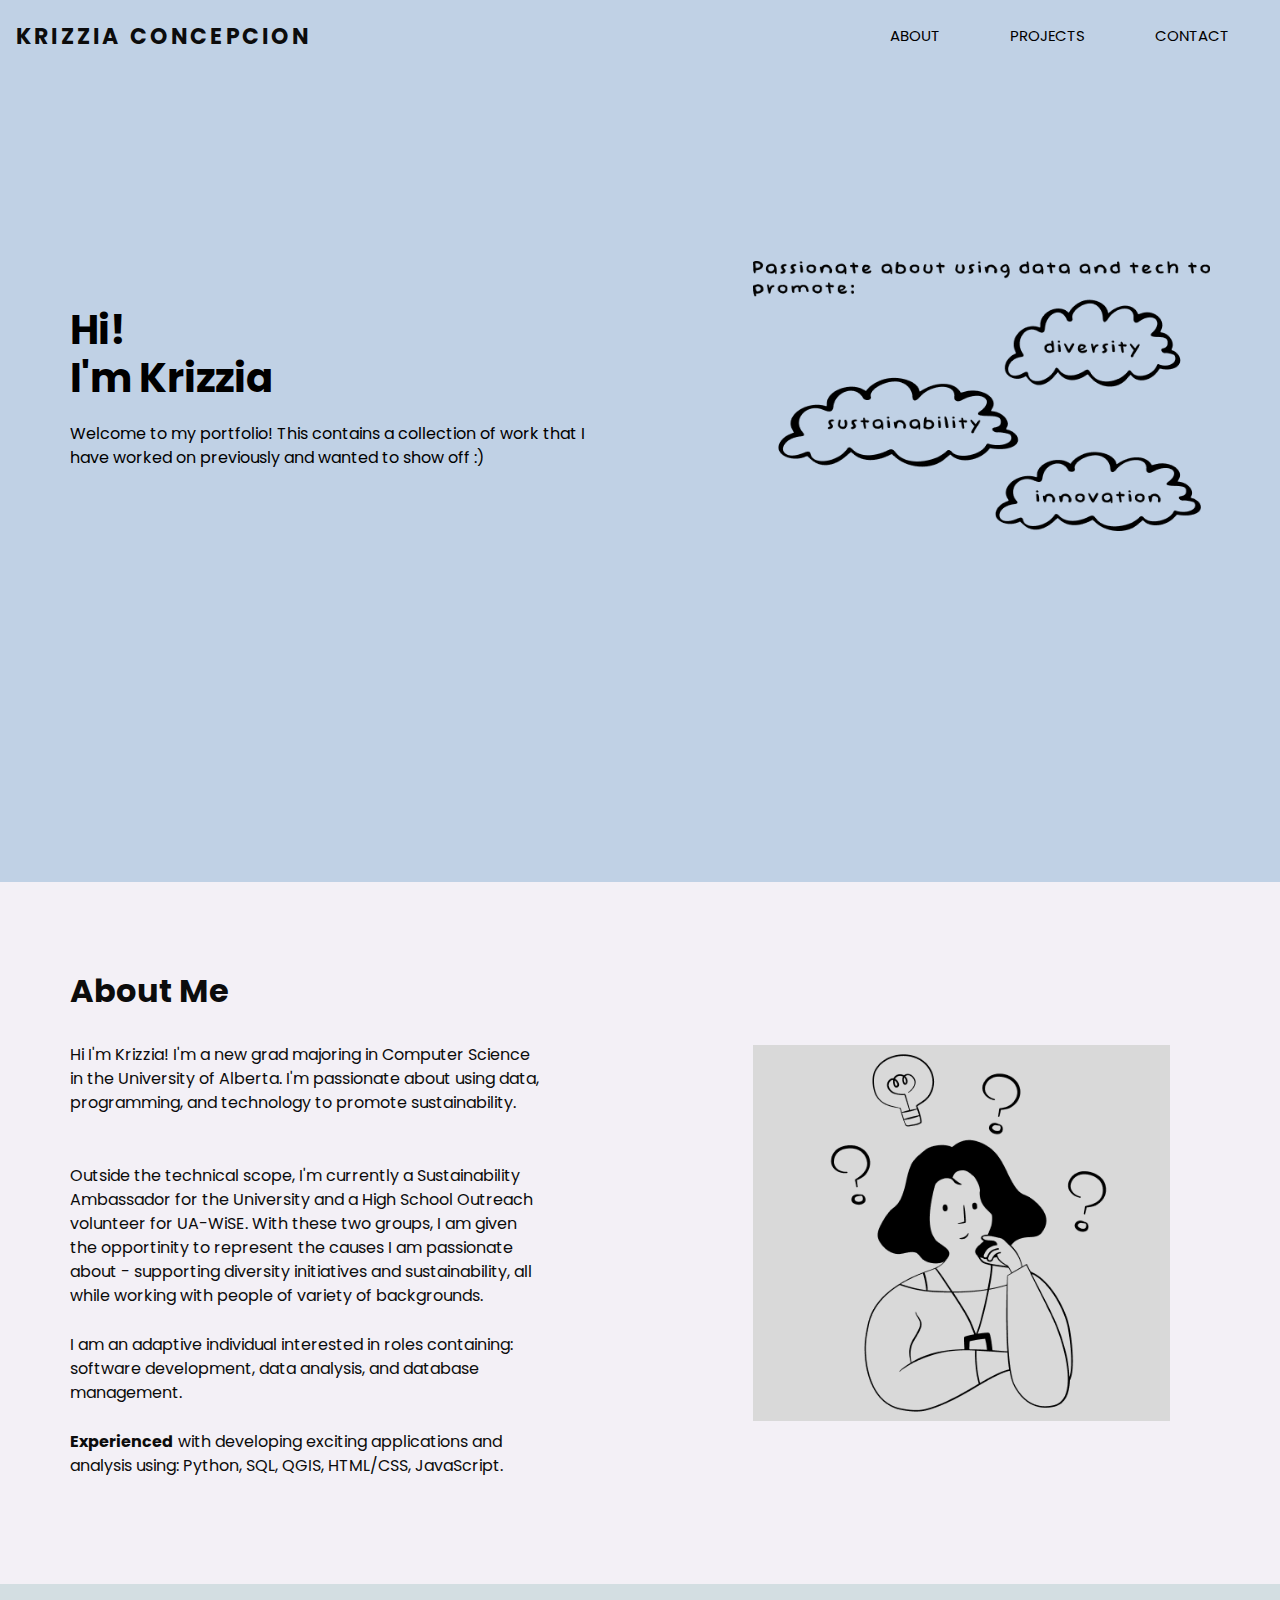
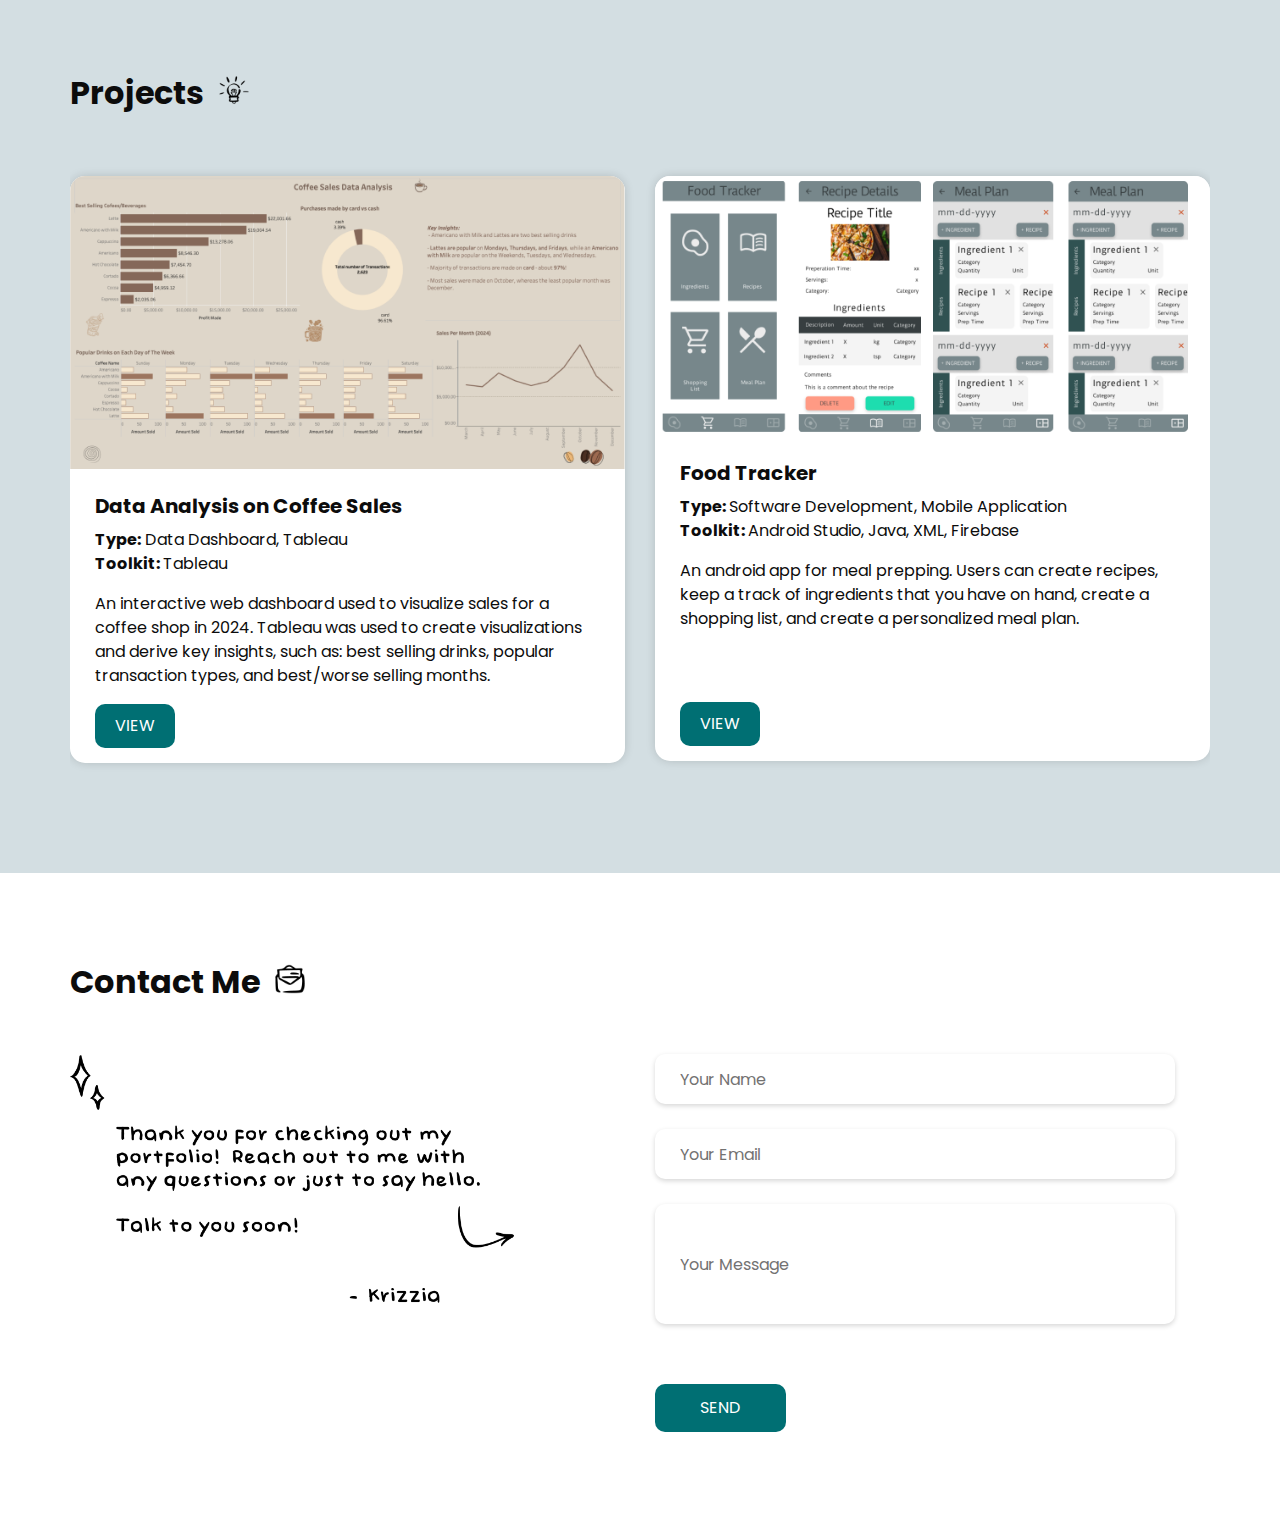
==== index.html @ 4ee519a0 "bio update" ====
<!DOCTYPE html>
<html>

<head>
  <!-- Basic -->
  <meta charset="utf-8" />
  <meta http-equiv="X-UA-Compatible" content="IE=edge" />
  <!-- Mobile Metas -->
  <meta name="viewport" content="width=device-width, initial-scale=1, shrink-to-fit=no" />
  <!-- Site Metas -->
  <meta name="keywords" content="" />
  <meta name="description" content="" />
  <meta name="author" content="" />

  <title>Krizzia's Portfolio</title>

  <!-- bootstrap core css -->
  <link rel="stylesheet" type="text/css" href="css/bootstrap.css" />

  <!-- fonts style -->
  <link href="https://fonts.googleapis.com/css?family=Poppins:400,600,700&display=swap" rel="stylesheet">
  <!-- Custom styles for this template -->
  <link href="css/style.css" rel="stylesheet" />
  <!-- responsive style -->
  <link href="css/responsive.css" rel="stylesheet" />
</head>

<body>

  <div class="hero_area">
    <!-- main section-->
    <header class="header_section">
      <div class="container">
        <nav class="navbar navbar-expand-lg custom_nav-container ">
          <a class="navbar-brand" href="index.html">
            <span>
              Krizzia Concepcion
            </span>
          </a>
          <button class="navbar-toggler" type="button" data-toggle="collapse" data-target="#navbarSupportedContent" aria-controls="navbarSupportedContent" aria-expanded="false" aria-label="Toggle navigation">
            <span class="s-1"> </span>
            <span class="s-2"> </span>
            <span class="s-3"> </span>
          </button>

          <div class="collapse navbar-collapse" id="navbarSupportedContent">
            <div class="d-flex ml-auto flex-column flex-lg-row align-items-center">
              <ul class="navbar-nav  ">
                <li class="nav-item">
                  <a class="nav-link" href="#about"> About</a>
                </li>
                <li class="nav-item">
                  <a class="nav-link" href="#projects"> Projects </a>
                </li>
                <li class="nav-item">
                  <a class="nav-link" href="#contact">Contact </a>
                </li>
              </ul>
            </div>
          </div>
        </nav>
      </div>
    </header>
    <!-- end header section -->

    <!-- slider section -->
    <section class=" slider_section ">
      <div class="container">
        <div class="row">
          <div class="col-md-6 ">
            <div class="detail_box">
              <h1>
                Hi!
                <br>
                I'm Krizzia
              </h1>
              <p>
                Welcome to my portfolio! This contains a collection of work that I have worked on previously and wanted to show off :)
              </p>
            </div>
          </div>
          <div class="col-lg-5 col-md-6 offset-lg-1">
            <div class="img_content">
            <img src="images/Vector1.png" alt="message discussing my passion in diversity, innovation, sustainability">
            </div>
          </div>
        </div>
      </div>
    </section>
    <!-- end slider section -->
  </div>


  <!-- about section -->
  <section class="about_section layout_padding"  id= "about">
    <div class="container">
      <div class="row">
        <div class="col-md-6">
          <div class="detail-box">
            <div class="heading_container">
              <h2>
                About Me
              </h2>
            </div>
            <p>
              Hi I'm Krizzia! I'm a new grad majoring in Computer Science in the University of Alberta. 
              I'm passionate about using data, programming, and technology to promote sustainability. </p>
            <p><br> Outside the technical scope, I'm currently a Sustainability Ambassador for the University
              and a High School Outreach volunteer for UA-WiSE. With these two groups, I am given the opportinity to represent the causes I am passionate about - supporting diversity initiatives and sustainability, all while working with people of variety of backgrounds.
            </p>
            <p>
              I am an adaptive individual interested in roles containing:  software development, data analysis, and database management.
              <br>
            </p>
            <P>
              <b>Experienced</b> with developing exciting applications and analysis using: Python, SQL, QGIS, HTML/CSS, JavaScript.
            </P>
          </div>
        </div>
        <div class="col-lg-5 col-md-6 offset-lg-1">
          <div class="img_content">
            <img src="images/me.png" alt="portait of me">
          </div>
        </div>

      </div>
    </div>
  </section>

  <!-- end about section -->

  <!-- blog section -->
  <section class="blog_section layout_padding" id="projects">
    <div class="container">
        <div class="heading_container">
            <h2>Projects</h2>
            <img src="images/ideas.png" alt="light bulb drawing" style="margin-bottom:15px;margin-left:5px;">
        </div>
        
        <!-- Horizontal Scroll Container -->
        <div class="horizontal-scroll-container">
            <div class="row">
                <div class="col-md-6 project-card">
                    <div class="box">
                        <div class="img-box">
                            <img src="images/project1.png" alt="screenshot of project">
                        </div>
                        <div class="detail-box">
                            <h5>Data Analysis on Coffee Sales</h5>
                            <p><b>Type:</b> Data Dashboard, Tableau <br><b>Toolkit: </b> Tableau</p>
                            <p>An interactive web dashboard used to visualize sales for a coffee shop in 2024. Tableau was used to create visualizations and derive key insights, such as: best selling drinks, popular transaction types, and best/worse selling months. </p>
                            <a href="https://public.tableau.com/views/CoffeeSales_17376931921840/Dashboard1?:language=en-US&:sid=&:redirect=auth&:display_count=n&:origin=viz_share_link" target="_blank">
                              <button class="project-button"> VIEW </button>
                            </a>
                        </div>
                    </div>
                </div>

              
                <div class="col-md-6 project-card">
                    <div class="box">
                        <div class="img-box">
                            <img src="images/foodtracker.png" alt="screenshot of mobile app project">
                        </div>
                        <div class="detail-box">
                            <h5>Food Tracker</h5>
                            <p><b>Type: </b>Software Development, Mobile Application <br> <b>Toolkit: </b>Android Studio, Java, XML, Firebase</p>
                            <p style = "padding-bottom: 55px;" >An android app for meal prepping. Users can create recipes, keep a track of ingredients that you have on hand, create a shopping list, and create a personalized meal plan.</p>
                            <a href="https://github.com/CMPUT301F22T20/Team20" target="_blank">
                              <button class="project-button"> VIEW </button>
                            </a>
                        </div>
                    </div>
                </div>

                <div class="col-md-6 project-card">
                    <div class="box">
                        <div class="img-box">
                            <img src="images/socialdist.png" alt="">
                        </div>
                        <div class="detail-box">
                            <h5>Social Distribution</h5>
                            <p><b>Type: </b>Software Development, Web application <br> <b>Toolkit:</b> JavaScript, Python, React, Django</p>
                            <p>Inspired by Facebook. Users can import posts from various sources such as GitHub, Twitter, etc., and engage in distributed sharing of content. With an inbox model, authors on one server can interact with posts from friends on different servers, fostering seamless connectivity and collaboration.</p>
                            <a href="https://github.com/CMPUT404W23T20/CMPUT404W23T20" target="_blank">
                              <button class="project-button"> VIEW </button>
                            </a>
                        </div>
                    </div>
                </div>

                <div class="col-md-6 project-card">
                  <div class="box">
                      <div class="img-box">
                          <img src="images/comingsoon.png" alt="" style = "width:60%;height:50%;padding: 45px; display: block;margin-left: auto;margin-right: auto;">
                      </div>
                      <div class="detail-box">
                          <h5>SQL + Pandas Queries</h5>
                          <p><b>Type: </b>Queries, SQL <br> <b>Toolkit: </b>SQLLite 3, Python, Pandas</p>
                          <p>A set of SQL Queries for different scenarios. For every SQL query made, there is a corresponding query made in Pandas + Python.</p>
                   
                          <a href="/" target="_blank">
                            <button class="project-button"> LINK COMING SOON </button>
                          </a>
                      </div>
                  </div>
                </div>

            </div>
        </div>
    </div>
</section>



  <!-- contact section -->

  <section class="contact_section layout_padding">
    <div class="container">
      <div class="heading_container" id = "contact">
        <h2>
          Contact Me
        </h2>
        <img src="images/email.png" style="margin-bottom:15px;margin-left:5px" alt="email symbol doodle">
      </div>
    </div>
    <div class="container">
      <div class="row">
        <!-- Move the image container to the left (col-md-6) -->
        <div class="col-md-6">
          <div class="map_container">
            <div class="map-responsive">
              <!-- Image on the left -->
              <img src="images/thanku.png" alt="thank you message" style="width: 80%; height: 80%; object-fit: contain;">
            </div>
          </div>
        </div>
  
        <!-- Move the form to the right (col-md-6) -->
        <div class="col-md-6">
          <form  action="https://formsubmit.co/d8aecac94d967966bdd1b7099eff1095" method="POST">
            <div>
              <input type="text" name = "name" placeholder="Your Name" />
            </div>
            <div>
              <input type="email" name = "email" placeholder="Your Email" />
            </div>
            <div>
              <input type="text"  name = "message" class="message-box" placeholder="Your Message" />
            </div>
            <input type="hidden" name="_next" value="https://krizziacon.github.io/thankyou.html">
            <div class="d-flex">
              <button>
                SEND
              </button>
            </div>
          </form>
        </div>
      </div>
    </div>
  </section>
  <!-- end contact section -->

  <script src="js/jquery-3.4.1.min.js"></script>
  <script src="js/bootstrap.js"></script>

</body>

</html>
---- css/style.css ----
body {
  font-family: "Poppins", sans-serif;
  color: #0c0c0c;
  background-color: #ffffff;
}

.layout_padding {
  padding-top: 90px;
  padding-bottom: 90px;
}

.layout_padding2 {
  padding-top: 45px;
  padding-bottom: 45px;
}

.layout_padding2-top {
  padding-top: 45px;
}

.layout_padding2-bottom {
  padding-bottom: 45px;
}

.layout_padding-top {
  padding-top: 90px;
}

.layout_padding-bottom {
  padding-bottom: 90px;
}

.heading_container {
  display: -webkit-box;
  display: -ms-flexbox;
  display: flex;
  -webkit-box-pack: start;
      -ms-flex-pack: start;
          justify-content: flex-start;
  -webkit-box-align: center;
      -ms-flex-align: center;
          align-items: center;
  text-align: center;

}

.heading_container h2 {
  position: relative;
  font-weight: bold;
  margin-right: 10px;
}

.heading_container img {
  width: 30px;
}

/*header section*/
.hero_area {
  height: 98vh;
  position: relative;
  display: -webkit-box;
  display: -ms-flexbox;
  display: flex;
  -webkit-box-orient: vertical;
  -webkit-box-direction: normal;
      -ms-flex-direction: column;
          flex-direction: column;
  background-color: #c0d1e5;
}

.sub_page .hero_area {
  height: auto;
}

.header_section .container {
  padding: 0;
}

.header_section .nav_container {
  margin: 0 auto;
  
}

.custom_nav-container .navbar-nav .nav-item .nav-link {
  padding: 7px 20px;
  margin: 10px 15px;
  color: #000000;
  text-align: center;
  border-radius: 35px;
  text-transform: uppercase;
  font-size: 15px;

}

.custom_nav-container .navbar-nav .custom_nav-container .navbar-nav .nav-item:hover .nav-link {
  background-color: #4b208c;
  color: #ffffff;
}

a,
a:hover,
a:focus {
  text-decoration: none;
}

a:hover,
a:focus {
  color: initial;
}

.btn,
.btn:focus {
  outline: none !important;
  -webkit-box-shadow: none;
          box-shadow: none;
}


.navbar-brand span {
  font-size: 22px;
  font-weight: 700;
  color: #0c0c0c;
  letter-spacing: .2rem;
  text-transform: uppercase;

}

.custom_nav-container {
  position: fixed; 
  top: 0; 
  left: 0; 
  right: 0; 
  width: 100%;
  z-index: 99999;
  background-color: #c0d1e5;
}

.navbar-expand-lg .navbar-collapse {
  -webkit-box-align: end;
      -ms-flex-align: end;
          align-items: flex-end;
}

.custom_nav-container .navbar-toggler {
  outline: none;
}

.custom_nav-container .navbar-toggler {
  padding: 0;
  width: 37px;
  height: 42px;
}

.custom_nav-container .navbar-toggler span {
  display: block;
  width: 35px;
  height: 4px;
  background-color: #190734;
  margin: 7px 0;
  -webkit-transition: all .3s;
  transition: all .3s;
}

.custom_nav-container .navbar-toggler[aria-expanded="true"] .s-1 {
  -webkit-transform: rotate(45deg);
          transform: rotate(45deg);
  margin: 0;
  margin-bottom: -4px;
}

.custom_nav-container .navbar-toggler[aria-expanded="true"] .s-2 {
  display: none;
}

.custom_nav-container .navbar-toggler[aria-expanded="true"] .s-3 {
  -webkit-transform: rotate(-45deg);
          transform: rotate(-45deg);
  margin: 0;
  margin-top: -4px;
}

.custom_nav-container .navbar-toggler[aria-expanded="false"] .s-1,
.custom_nav-container .navbar-toggler[aria-expanded="false"] .s-2,
.custom_nav-container .navbar-toggler[aria-expanded="false"] .s-3 {
  -webkit-transform: none;
          transform: none;
}

/*end header section*/
/* slider section */
.slider_section {
  -webkit-box-flex: 1;
      -ms-flex: 1;
          flex: 1;
  display: -webkit-box;
  display: -ms-flexbox;
  display: flex;
  -webkit-box-align: center;
      -ms-flex-align: center;
          align-items: center;
  position: relative;
  z-index: 2;
  color: #ff0000;
  padding-bottom: 90px;
}

.slider_section .row {
  -webkit-box-align: center;
      -ms-flex-align: center;
          align-items: center;
}

.slider_section .detail_box {
  color: #000000;
}

.slider_section .detail_box h1 {
  font-weight: bold;
}

.slider_section .detail_box p {
  margin-top: 20px;
}

.slider_section .detail_box a {
  display: inline-block;
  padding: 10px 40px;
  background-color: #4b208c;
  color: #ffffff;
  border-radius: 35px;
  margin-top: 35px;
}


.slider_section .img_container div#carouselExampleContarols {
  width: 100%;
  position: unset;
}

.slider_section .img_container .img-box img {
  width: 100%;
}


.about_section {
  background-color: #f3f0f6;
}

.about_section .row {
  -webkit-box-align: center;
      -ms-flex-align: center;
          align-items: center;
}

.about_section .img_container {
  display: -webkit-box;
  display: -ms-flexbox;
  display: flex;
  -webkit-box-orient: vertical;
  -webkit-box-direction: normal;
      -ms-flex-direction: column;
          flex-direction: column;
}

.about_section .img_container .img-box {
  border: 5px solid #7b57b2;
  border-radius: 100%;
  overflow: hidden;
}

.about_section .img_container .img-box.b1 {
  width: 70%;
}

.about_section .img_container .img-box.b2 {
  width: 50%;
  margin-left: auto;
  margin-top: -12%;
}

.about_section .img_container .img-box img {
  width: 100%;
}

.about_section .detail-box {
  margin-right: 15%;
}

.about_section .detail-box p {
  margin-top: 25px;
}

.about_section .detail-box a {
  display: inline-block;
  padding: 10px 35px;
  background-color: #4b208c;
  color: #ffffff;
  border-radius: 5px;
  margin: 25px 0 45px 0;
}

#projects{
  background-color: #c1d0d6b4 ;
}

/* Set the horizontal scroll container */
.horizontal-scroll-container {
  overflow-x: auto; /* Enables horizontal scrolling */
  padding-bottom: 20px; /* Add some space at the bottom */
  scroll-snap-type: x mandatory; /* Snap to each card */
}

.horizontal-scroll-container .row {
  display: flex; /* Align items horizontally */
  flex-wrap: nowrap; /* Prevent wrapping to next row */
  gap: 0; /* Remove gap, as cards will be snapped into place */
}

.project-card {
  min-width: 50%; /* Ensure each card takes up 50% of the container width (two cards at a time) */
  flex: 0 0 auto; /* Prevent the cards from stretching */
  scroll-snap-align: start; /* Align cards at the start when scrolling */
}

.blog_section .box {
  margin-top: 55px;
  background-color: #ffffff;
  -webkit-box-shadow: 0 0 10px 0 rgba(0, 0, 0, 0.15);
  box-shadow: 0 0 10px 0 rgba(0, 0, 0, 0.15);
  border-radius: 15px;
  transition: transform 0.3s ease;
}

.blog_section .box .img-box {
  position: relative;
  display:flex;
}

.blog_section .box .img-box img {
  width: 100%;
  border-radius: 15px 15px 0px 0px;
}

.blog_section .box .detail-box {
  padding: 25px 25px 15px;
}

.blog_section .box .detail-box h5 {
  font-weight: bold;
  margin-bottom: 10px;
}

.project-button .project-button a {
  display: inline-block; /* Ensure the <a> behaves like a button */
  color: inherit; /* Inherit the color from the button */
  text-decoration: none; /* Remove underline from the link */
}

.project-button:hover {
  background-color: #8ba8b4fd; /* Darker shade of the original color */
 
}

.project-button{
  margin-right: 25px;
  display: inline-block; /* Ensure buttons and links behave similarly */
  padding: 10px 20px; /* Apply the same padding for both */
  background-color: #006F73; /* Same background color */
  border: none; /* Remove border for buttons */
  border-radius: 10px; /* Same border-radius for both */
  color: #fff; /* Text color */
  text-align: center; /* Center the text inside */
  font-size: 16px; /* Same font size */
  cursor: pointer; /* Pointer cursor to indicate it's clickable */
  text-decoration: none; /* Remove underline from link */
  transition: background-color 0.3s ease; /* Smooth transition */
}

.contact_section {
  position: relative;
}

.contact_section form {
  margin-top: 45px;
  padding-right: 35px;
}

.contact_section input {
  width: 100%;
  border: none;
  height: 50px;
  margin-bottom: 25px;
  padding-left: 25px;
  background-color: transparent;
  outline: none;
  color: #101010;
  -webkit-box-shadow: 0px 2px 5px 0px rgba(0, 0, 0, 0.16);
  box-shadow: 0px 2px 5px 0px rgba(0, 0, 0, 0.16);
  border-radius: 10px;
}

.contact_section input::-webkit-input-placeholder {
  color: #737272;
}

.contact_section input:-ms-input-placeholder {
  color: #737272;
}

.contact_section input::-ms-input-placeholder {
  color: #737272;
}

.contact_section input::placeholder {
  color: #737272;
}

.contact_section input.message-box {
  height: 120px;
}

.contact_section button {
  border: none;
  display: inline-block;
  padding: 12px 45px;
  background-color:#006F73;
  color: #ffffff;
  border-radius: 10px;
  margin-top: 35px;
}

.contact_section button:hover {
  background-color: #8ba8b4fd;
}

.contact_section .map_container {
  height: 100%;
  min-height: 325px;
}

.contact_section .map_container .map-responsive {
  height: 100%;
}

/* info section */
.info_section {
  background-color: #190734;
  color: #ffffff;
}

.info_section h6 {
  font-weight: bold;
}

.info_section .info_contact {
  margin-top: 60px;
  margin-bottom: 45px;
}

.info_section .info_contact .col-md-4 {
  display: -webkit-box;
  display: -ms-flexbox;
  display: flex;
  -webkit-box-pack: center;
      -ms-flex-pack: center;
          justify-content: center;
}

.info_section .info_contact a {
  color: #ffffff;
}

.info_section .info_contact img {
  max-width: 100%;
  margin-right: 10px;
}

.info_section .info_form {
  margin: 0 auto;
  margin-bottom: 45px;
}

.info_section .info_form h4 {
  text-transform: uppercase;
  text-align: center;
  margin-bottom: 20px;
}

.info_section .info_form form {
  display: -webkit-box;
  display: -ms-flexbox;
  display: flex;
  -webkit-box-align: center;
      -ms-flex-align: center;
          align-items: center;
}

.info_section .info_form form input {
  background-color: #ffffff;
  border: none;
  -webkit-box-flex: 2.5;
      -ms-flex: 2.5;
          flex: 2.5;
  outline: none;
  color: #000000;
  min-height: 42.4px;
  padding-left: 15px;
}

.info_section .info_form form input ::-webkit-input-placeholder {
  color: #ffffff;
  opacity: 0.2;
}

.info_section .info_form form input :-ms-input-placeholder {
  color: #ffffff;
  opacity: 0.2;
}

.info_section .info_form form input ::-ms-input-placeholder {
  color: #ffffff;
  opacity: 0.2;
}

.info_section .info_form form input ::placeholder {
  color: #ffffff;
  opacity: 0.2;
}

.info_section .info_form form button {
  -webkit-box-flex: 1;
      -ms-flex: 1;
          flex: 1;
  border: none;
  display: inline-block;
  padding: 10px 30px;
  background-color: #4b208c;
  color: #ffffff;
  border-radius: 0;
  font-size: 15px;
  text-transform: uppercase;
}

.info_section .info_form form button:hover {
  background-color: #5625a1;
}

.info_section .box {
  display: -webkit-box;
  display: -ms-flexbox;
  display: flex;
}

.info_section .info_social {
  display: -webkit-box;
  display: -ms-flexbox;
  display: flex;
}

.info_section .info_social img {
  width: 35px;
  margin-right: 8px;
}

/* end info section */
/* footer section*/
.footer_section {
  display: -webkit-box;
  display: -ms-flexbox;
  display: flex;
  -webkit-box-pack: center;
      -ms-flex-pack: center;
          justify-content: center;
  position: relative;
}

.footer_section p {
  color: #222222;
  margin: 0 auto;
  text-align: center;
  padding: 20px;
}

.footer_section p a {
  color: #222222;
}


img {
  max-width: 100%;
  max-height: 100vh;
  height: auto;
}


/*# sourceMappingURL=style.css.map */
---- css/responsive.css ----
@media (max-width: 1120px) {}

@media (max-width: 992px) {

  .hero_area {
    height: auto;
  }

  .header_section {
    padding-top: 10px;
  }

  #navbarSupportedContent {
    margin-top: 25px;
  }

  .slider_section {

    padding-top: 75px;
    padding-bottom: 150px;

  }

  .about_section .img-box {
    margin: 0 5%;
  }

  .about_section .detail-box {
    margin-right: 5%;
  }

  .service_section .service_container .box {
    -ms-flex-preferred-size: 48%;
    flex-basis: 48%;
  }

  .about_section .img_container .img-box.b2 {
    margin-top: -5%;
  }

}

@media (max-width: 768px) {


  .slider_section .detail_box {
    text-align: center;
  }

  .slider_section .img_content {
    margin-top: 55px;
  }

  .contact_section .map_container {
    margin-top: 45px;
  }

  .info_section .info_contact a {
    margin-bottom: 15px;
  }

  .info_section .info_social {
    justify-content: center;
  }

  .service_section .service_container .box {
    flex-basis: 98%;
  }

  .contact_section form {
    padding-right: 0;
  }

  .info_section .info_contact a {
    text-align: center;
  }
}

@media (max-width: 576px) {
  .about_section .img_container .img-box.b1 {
    width: 80%;
  }

  .about_section .img_container .img-box.b2 {
    width: 55%;
  }

  .info_section .info_form form {
    flex-direction: column;
  }

  .info_section .info_form form input {
    width: 100%;
  }

  .info_section .info_form form button {
    margin-top: 15px;
    padding: 10px 40px;
  }
}

@media (max-width: 480px) {}

@media (max-width: 420px) {

  .slider_section .carousel-control-prev,
  .slider_section .carousel-control-next {
    right: 0;
  }
}

@media (max-width: 360px) {}

@media (min-width: 1200px) {
  .container {
    max-width: 1170px;
  }
}
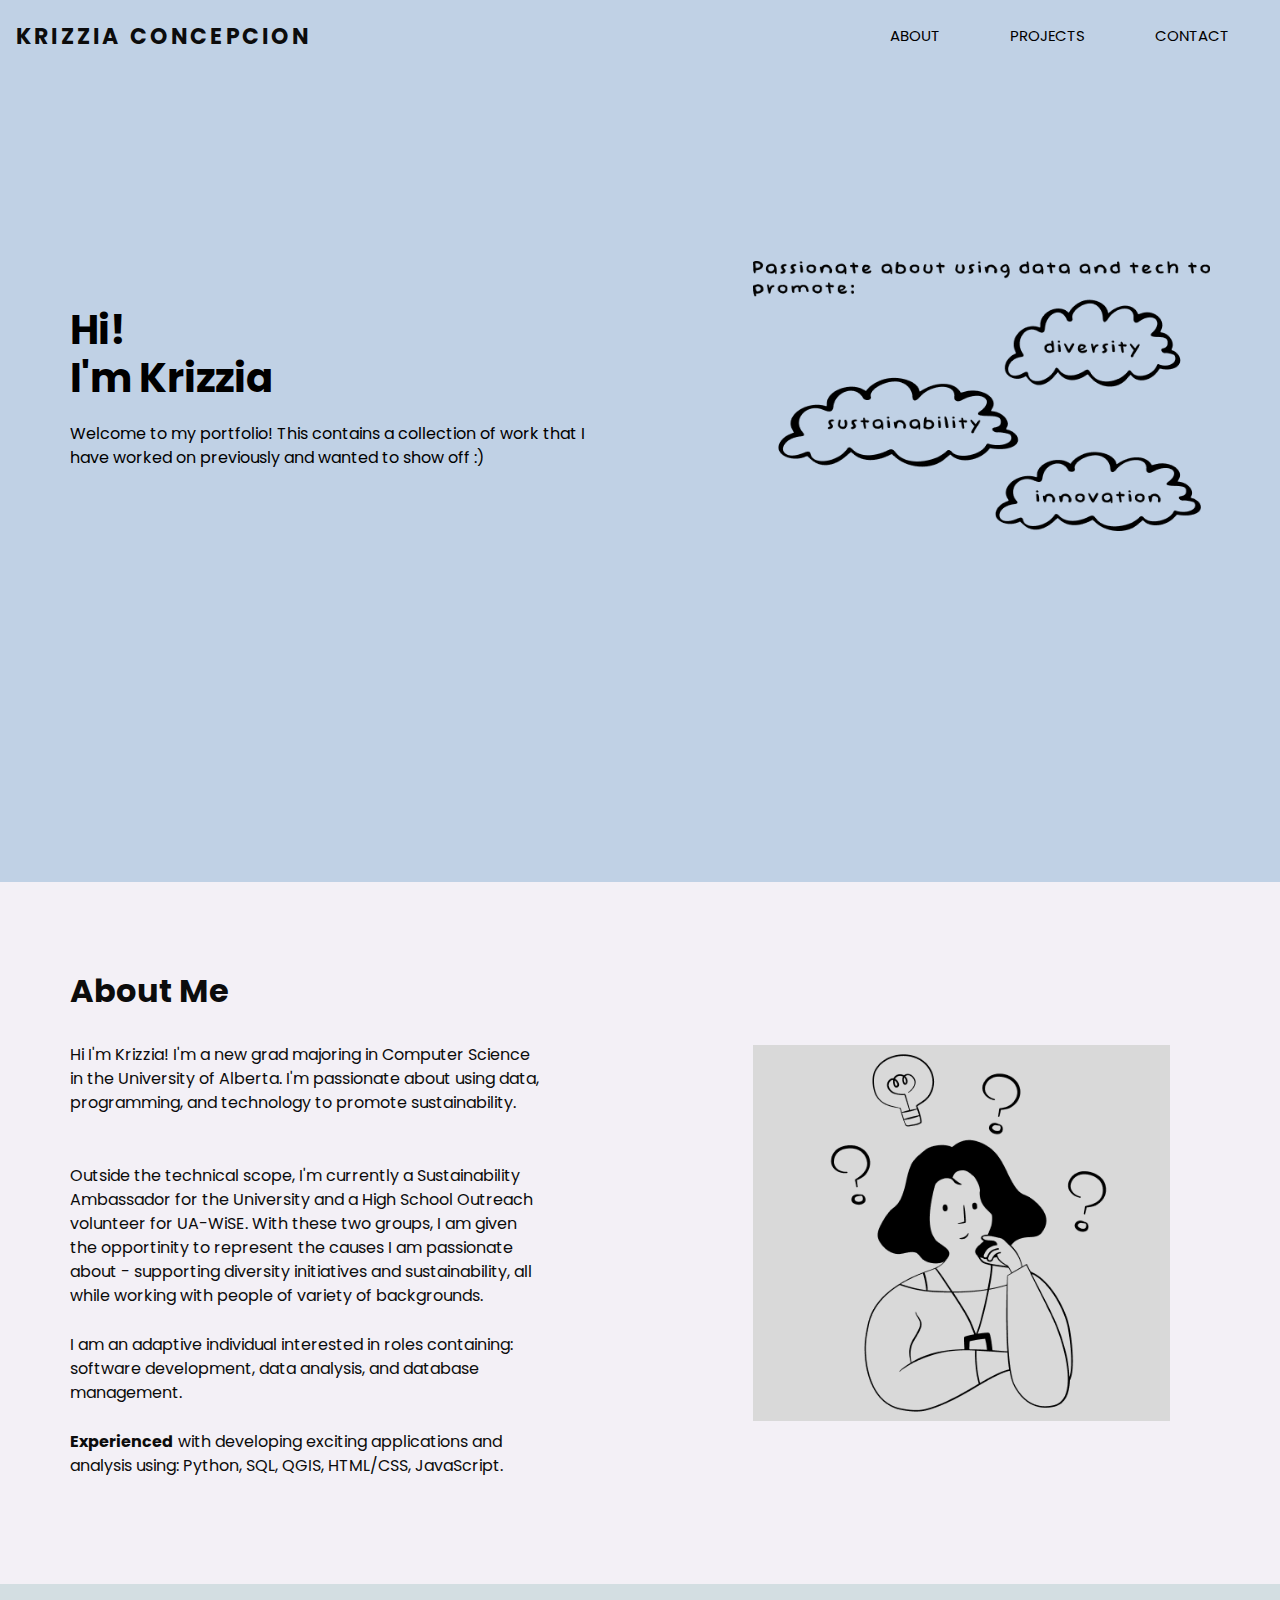
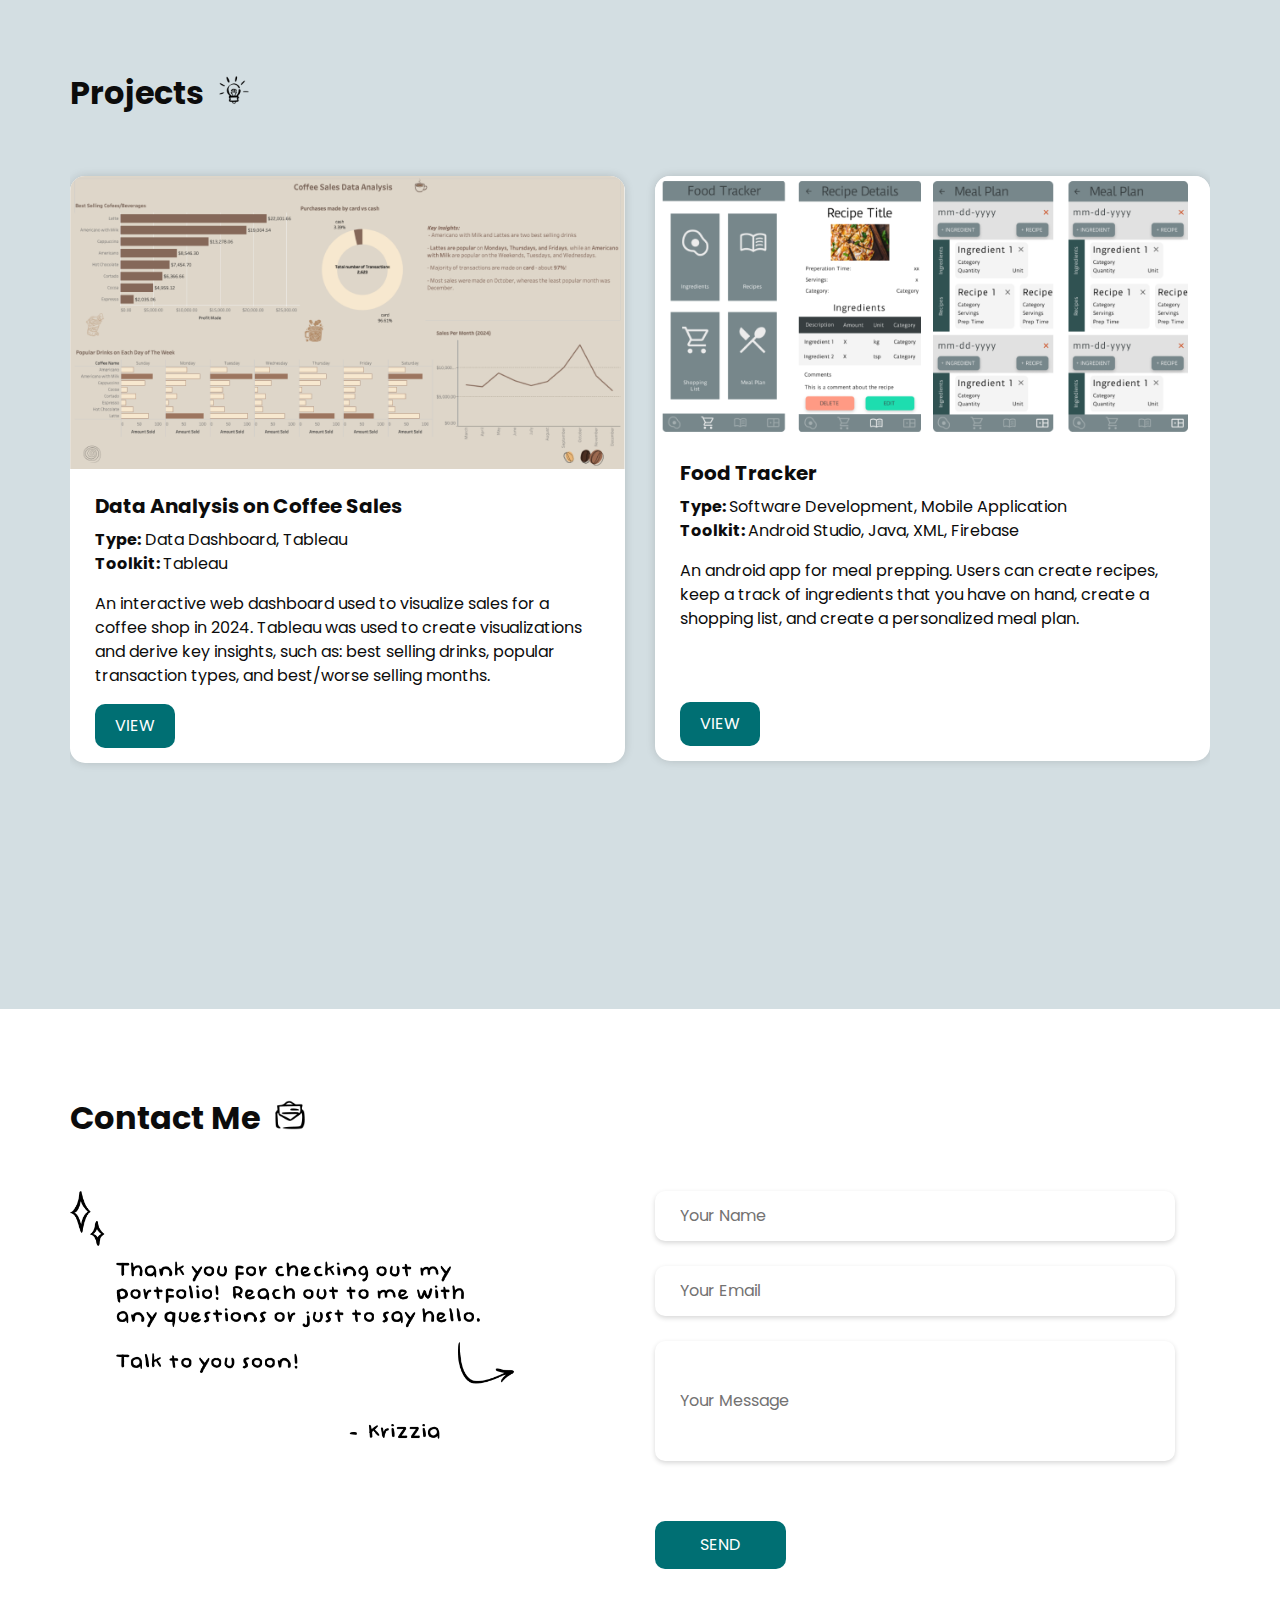
==== commit 16e9a73b: "changes to project section + coming soon img" ====
--- a/index.html
+++ b/index.html
@@ -192,7 +192,7 @@
                 <div class="col-md-6 project-card">
                   <div class="box">
                       <div class="img-box">
-                          <img src="images/comingsoon.png" alt="" style = "width:60%;height:50%;padding: 45px; display: block;margin-left: auto;margin-right: auto;">
+                          <img src="images/comingsoon.png" alt="" >
                       </div>
                       <div class="detail-box">
                           <h5>SQL + Pandas Queries</h5>
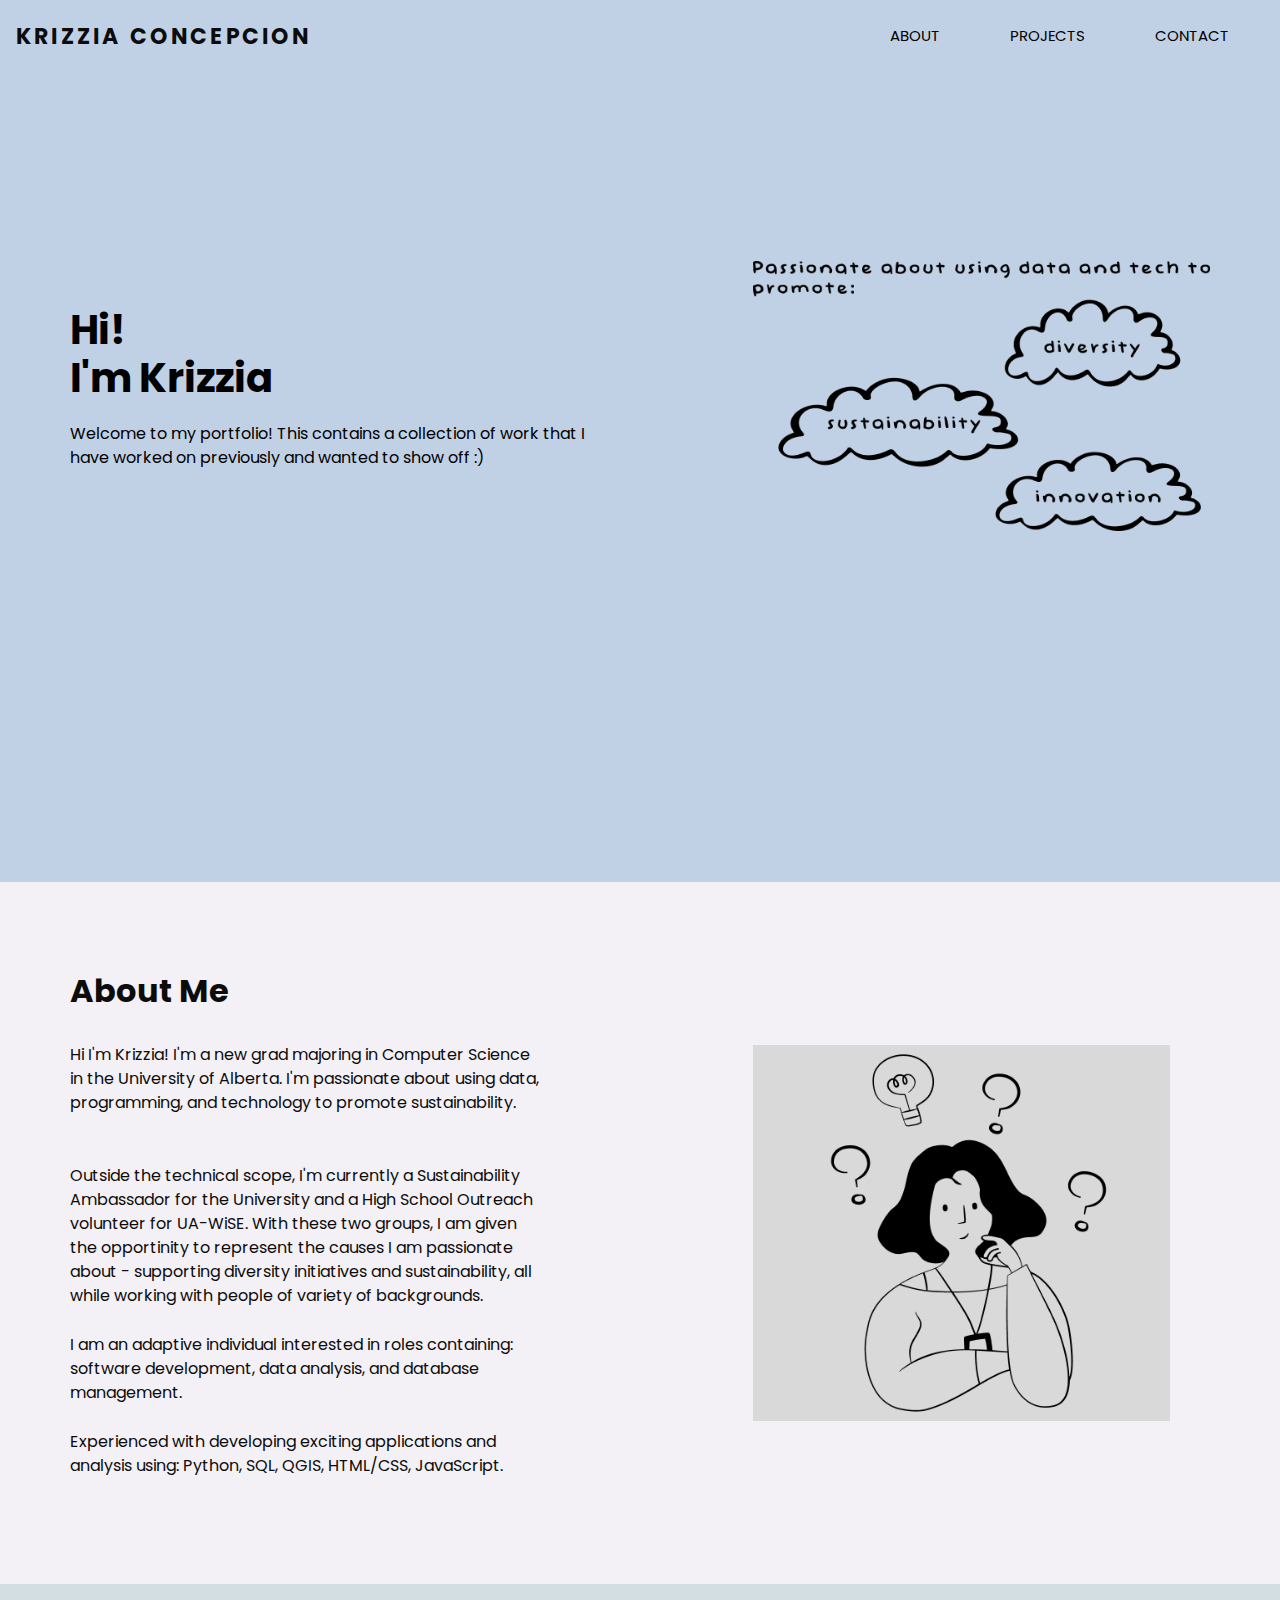
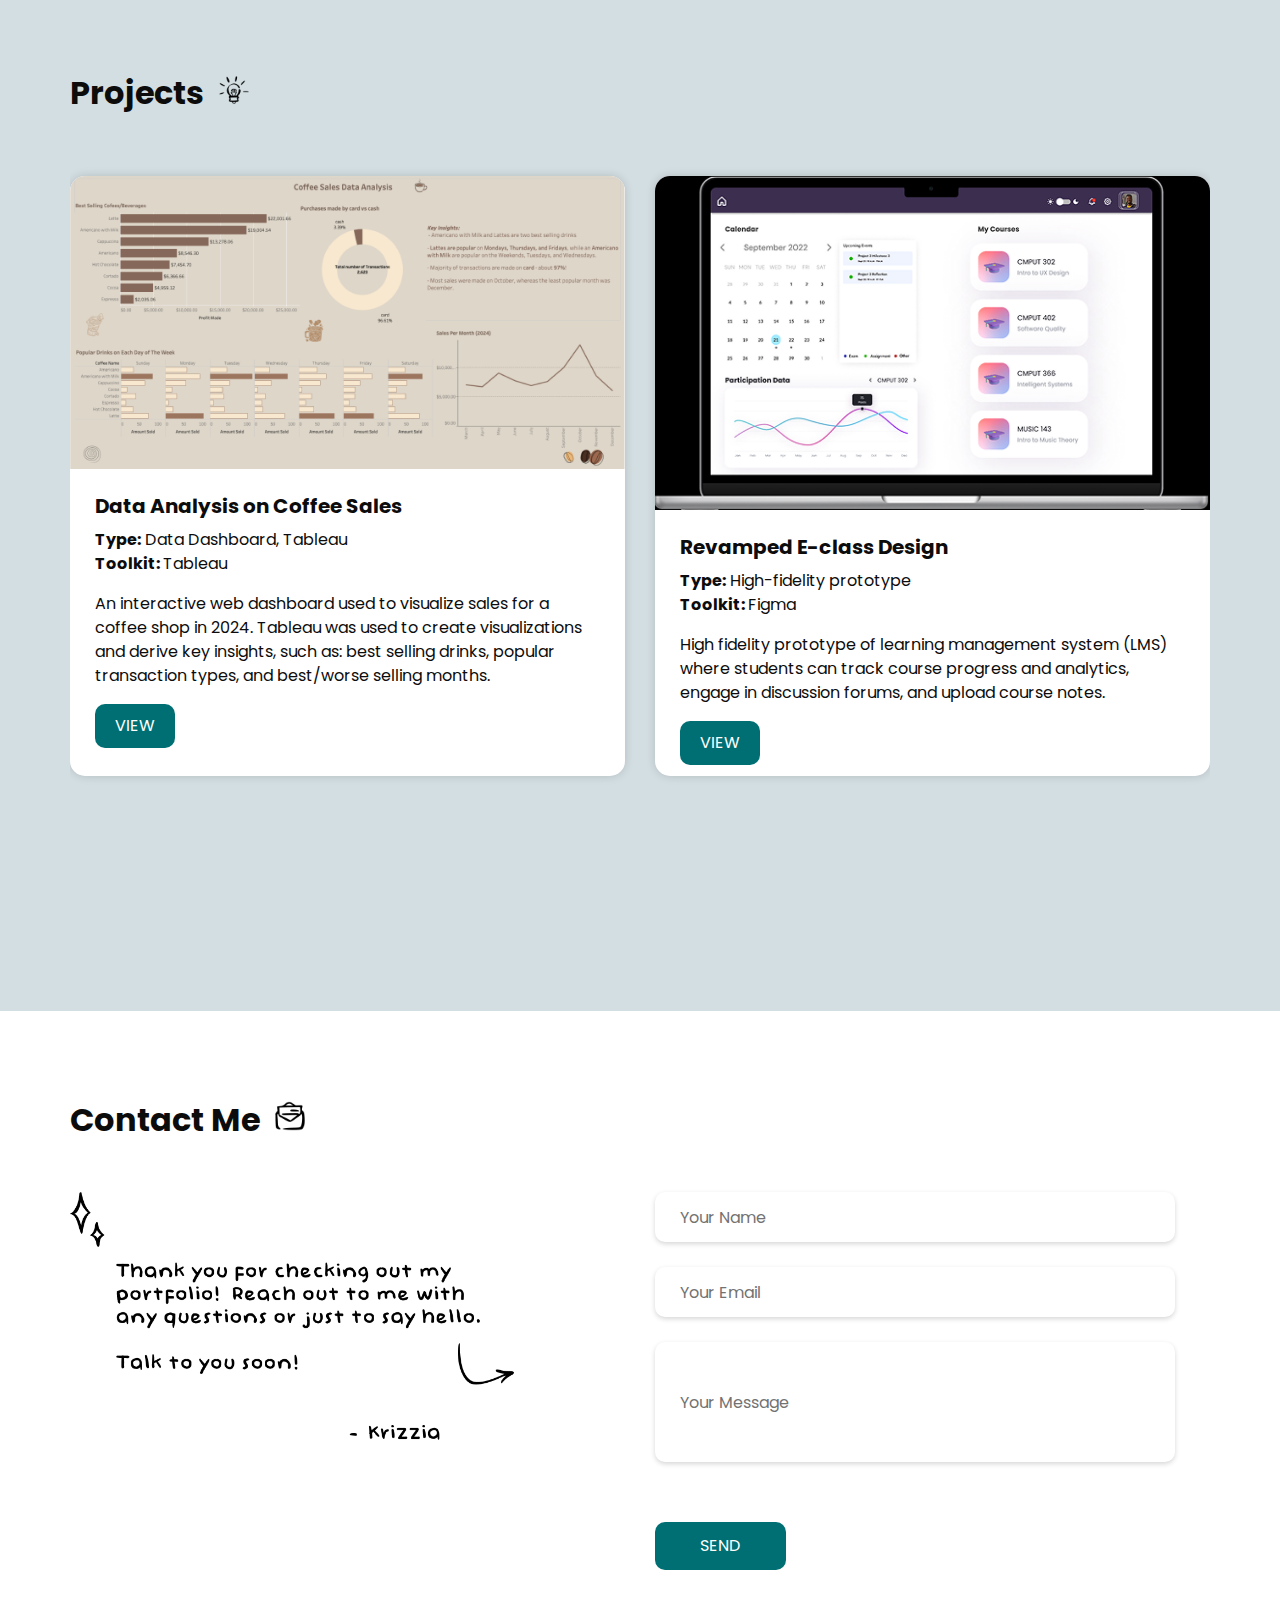
==== commit 462a1c61: "updated figma project" ====
--- a/index.html
+++ b/index.html
@@ -113,7 +113,7 @@
               <br>
             </p>
             <P>
-              <b>Experienced</b> with developing exciting applications and analysis using: Python, SQL, QGIS, HTML/CSS, JavaScript.
+              Experienced with developing exciting applications and analysis using: Python, SQL, QGIS, HTML/CSS, JavaScript.
             </P>
           </div>
         </div>
@@ -143,7 +143,7 @@
                 <div class="col-md-6 project-card">
                     <div class="box">
                         <div class="img-box">
-                            <img src="images/project1.png" alt="screenshot of project">
+                            <img src="images/project1.png" alt="tableau project on coffee analysis">
                         </div>
                         <div class="detail-box">
                             <h5>Data Analysis on Coffee Sales</h5>
@@ -156,11 +156,27 @@
                     </div>
                 </div>
 
+                <div class="col-md-6 project-card">
+                  <div class="box">
+                      <div class="img-box">
+                          <img src="images/prototype.png" alt="figma prototype">
+                      </div>
+                      <div class="detail-box">
+                          <h5>Revamped E-class Design</h5>
+                          <p><b>Type:</b> High-fidelity prototype<br><b>Toolkit: </b> Figma</p>
+                          <p>High fidelity prototype of learning management system (LMS) where students can track course progress and analytics, engage in discussion forums, and upload course notes.</p>
+                          <a href="https://public.tableau.com/views/CoffeeSales_17376931921840/Dashboard1?:language=en-US&:sid=&:redirect=auth&:display_count=n&:origin=viz_share_link" target="_blank">
+                            <button class="project-button"> VIEW </button>
+                          </a>
+                      </div>
+                  </div>
+                </div>
+
               
                 <div class="col-md-6 project-card">
                     <div class="box">
                         <div class="img-box">
-                            <img src="images/foodtracker.png" alt="screenshot of mobile app project">
+                            <img src="images/foodtracker.png" alt="mobile app project on meal prepping">
                         </div>
                         <div class="detail-box">
                             <h5>Food Tracker</h5>
@@ -171,12 +187,12 @@
                             </a>
                         </div>
                     </div>
-                </div>
+                </div>    
 
                 <div class="col-md-6 project-card">
                     <div class="box">
                         <div class="img-box">
-                            <img src="images/socialdist.png" alt="">
+                            <img src="images/socialdist.png" alt="decentralized social media application">
                         </div>
                         <div class="detail-box">
                             <h5>Social Distribution</h5>
@@ -187,25 +203,7 @@
                             </a>
                         </div>
                     </div>
-                </div>
-
-                <div class="col-md-6 project-card">
-                  <div class="box">
-                      <div class="img-box">
-                          <img src="images/comingsoon.png" alt="" >
-                      </div>
-                      <div class="detail-box">
-                          <h5>SQL + Pandas Queries</h5>
-                          <p><b>Type: </b>Queries, SQL <br> <b>Toolkit: </b>SQLLite 3, Python, Pandas</p>
-                          <p>A set of SQL Queries for different scenarios. For every SQL query made, there is a corresponding query made in Pandas + Python.</p>
-                   
-                          <a href="/" target="_blank">
-                            <button class="project-button"> LINK COMING SOON </button>
-                          </a>
-                      </div>
-                  </div>
-                </div>
-
+                </div>    
             </div>
         </div>
     </div>
--- a/css/style.css
+++ b/css/style.css
@@ -308,6 +308,8 @@
   overflow-x: auto; /* Enables horizontal scrolling */
   padding-bottom: 20px; /* Add some space at the bottom */
   scroll-snap-type: x mandatory; /* Snap to each card */
+  height: 800px;
+  
 }
 
 .horizontal-scroll-container .row {
@@ -329,6 +331,7 @@
   box-shadow: 0 0 10px 0 rgba(0, 0, 0, 0.15);
   border-radius: 15px;
   transition: transform 0.3s ease;
+  height:600px;
 }
 
 .blog_section .box .img-box {
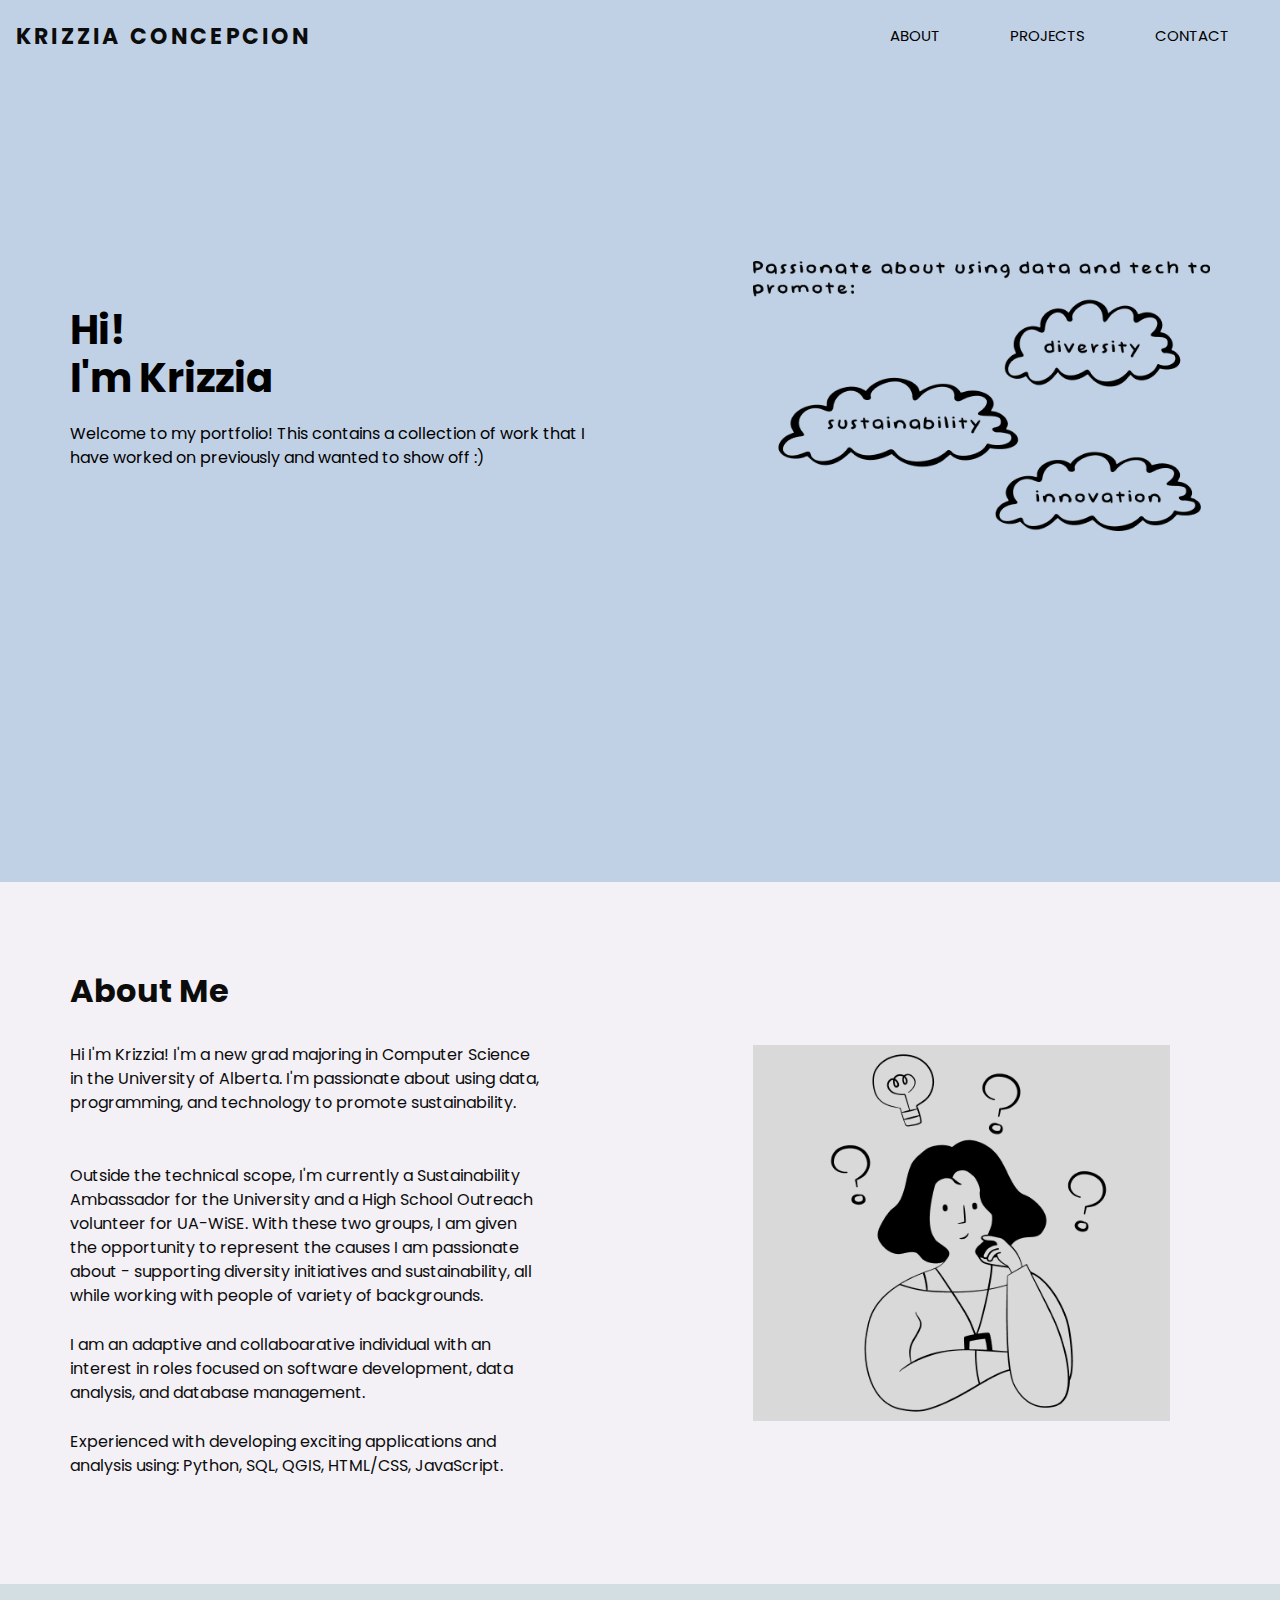
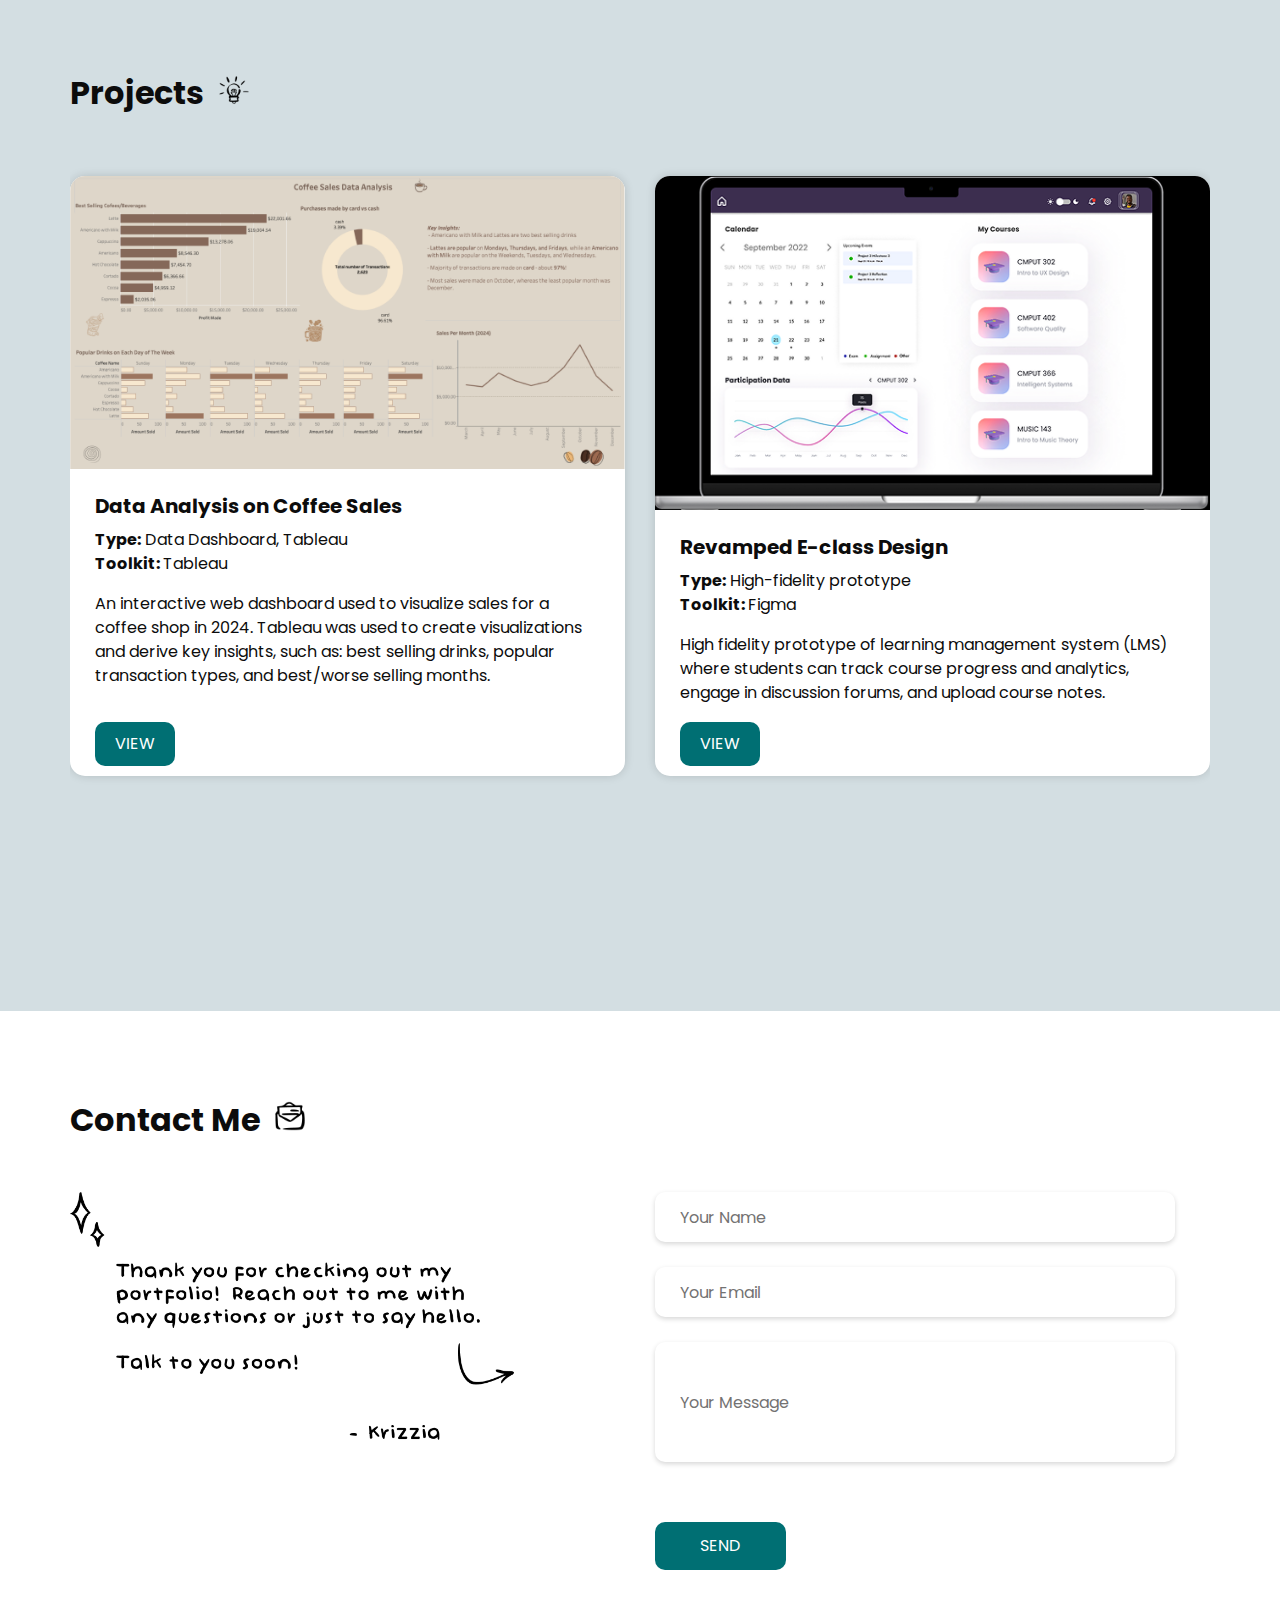
==== commit 3f4d9caf: "minor changes to buttons and summary" ====
--- a/index.html
+++ b/index.html
@@ -106,10 +106,10 @@
               Hi I'm Krizzia! I'm a new grad majoring in Computer Science in the University of Alberta. 
               I'm passionate about using data, programming, and technology to promote sustainability. </p>
             <p><br> Outside the technical scope, I'm currently a Sustainability Ambassador for the University
-              and a High School Outreach volunteer for UA-WiSE. With these two groups, I am given the opportinity to represent the causes I am passionate about - supporting diversity initiatives and sustainability, all while working with people of variety of backgrounds.
+              and a High School Outreach volunteer for UA-WiSE. With these two groups, I am given the opportunity to represent the causes I am passionate about - supporting diversity initiatives and sustainability, all while working with people of variety of backgrounds.
             </p>
             <p>
-              I am an adaptive individual interested in roles containing:  software development, data analysis, and database management.
+              I am an adaptive and collaboarative individual with an interest in roles focused on software development, data analysis, and database management.
               <br>
             </p>
             <P>
@@ -140,70 +140,66 @@
         <!-- Horizontal Scroll Container -->
         <div class="horizontal-scroll-container">
             <div class="row">
-                <div class="col-md-6 project-card">
-                    <div class="box">
-                        <div class="img-box">
-                            <img src="images/project1.png" alt="tableau project on coffee analysis">
-                        </div>
-                        <div class="detail-box">
-                            <h5>Data Analysis on Coffee Sales</h5>
-                            <p><b>Type:</b> Data Dashboard, Tableau <br><b>Toolkit: </b> Tableau</p>
-                            <p>An interactive web dashboard used to visualize sales for a coffee shop in 2024. Tableau was used to create visualizations and derive key insights, such as: best selling drinks, popular transaction types, and best/worse selling months. </p>
-                            <a href="https://public.tableau.com/views/CoffeeSales_17376931921840/Dashboard1?:language=en-US&:sid=&:redirect=auth&:display_count=n&:origin=viz_share_link" target="_blank">
-                              <button class="project-button"> VIEW </button>
-                            </a>
-                        </div>
-                    </div>
-                </div>
-
-                <div class="col-md-6 project-card">
+              <div class="col-md-6 project-card">
                   <div class="box">
                       <div class="img-box">
-                          <img src="images/prototype.png" alt="figma prototype">
+                          <img src="images/project1.png" alt="tableau project on coffee analysis">
                       </div>
                       <div class="detail-box">
-                          <h5>Revamped E-class Design</h5>
-                          <p><b>Type:</b> High-fidelity prototype<br><b>Toolkit: </b> Figma</p>
-                          <p>High fidelity prototype of learning management system (LMS) where students can track course progress and analytics, engage in discussion forums, and upload course notes.</p>
+                          <h5>Data Analysis on Coffee Sales</h5>
+                          <p><b>Type:</b> Data Dashboard, Tableau <br><b>Toolkit: </b> Tableau</p>
+                          <p>An interactive web dashboard used to visualize sales for a coffee shop in 2024. Tableau was used to create visualizations and derive key insights, such as: best selling drinks, popular transaction types, and best/worse selling months. </p>
                           <a href="https://public.tableau.com/views/CoffeeSales_17376931921840/Dashboard1?:language=en-US&:sid=&:redirect=auth&:display_count=n&:origin=viz_share_link" target="_blank">
                             <button class="project-button"> VIEW </button>
                           </a>
                       </div>
                   </div>
+              </div>
+              <div class="col-md-6 project-card">
+                <div class="box">
+                    <div class="img-box">
+                        <img src="images/prototype.png" alt="figma prototype">
+                    </div>
+                    <div class="detail-box">
+                        <h5>Revamped E-class Design</h5>
+                        <p><b>Type:</b> High-fidelity prototype<br><b>Toolkit: </b> Figma</p>
+                        <p>High fidelity prototype of learning management system (LMS) where students can track course progress and analytics, engage in discussion forums, and upload course notes.</p>
+                        <a href="https://www.figma.com/proto/YOtZJa7uLaovflX4jppDNH/Home-Page?node-id=3-2&starting-point-node-id=3%3A2&t=DqBmmRg9eWI5ZZfC-1" target="_blank">
+                          <button class="project-button"> VIEW </button>
+                        </a>
+                    </div>
                 </div>
-
-              
-                <div class="col-md-6 project-card">
-                    <div class="box">
-                        <div class="img-box">
-                            <img src="images/foodtracker.png" alt="mobile app project on meal prepping">
-                        </div>
-                        <div class="detail-box">
-                            <h5>Food Tracker</h5>
-                            <p><b>Type: </b>Software Development, Mobile Application <br> <b>Toolkit: </b>Android Studio, Java, XML, Firebase</p>
-                            <p style = "padding-bottom: 55px;" >An android app for meal prepping. Users can create recipes, keep a track of ingredients that you have on hand, create a shopping list, and create a personalized meal plan.</p>
-                            <a href="https://github.com/CMPUT301F22T20/Team20" target="_blank">
-                              <button class="project-button"> VIEW </button>
-                            </a>
-                        </div>
-                    </div>
-                </div>    
-
-                <div class="col-md-6 project-card">
-                    <div class="box">
-                        <div class="img-box">
-                            <img src="images/socialdist.png" alt="decentralized social media application">
-                        </div>
-                        <div class="detail-box">
-                            <h5>Social Distribution</h5>
-                            <p><b>Type: </b>Software Development, Web application <br> <b>Toolkit:</b> JavaScript, Python, React, Django</p>
-                            <p>Inspired by Facebook. Users can import posts from various sources such as GitHub, Twitter, etc., and engage in distributed sharing of content. With an inbox model, authors on one server can interact with posts from friends on different servers, fostering seamless connectivity and collaboration.</p>
-                            <a href="https://github.com/CMPUT404W23T20/CMPUT404W23T20" target="_blank">
-                              <button class="project-button"> VIEW </button>
-                            </a>
-                        </div>
-                    </div>
-                </div>    
+              </div>
+              <div class="col-md-6 project-card">
+                  <div class="box">
+                      <div class="img-box">
+                          <img src="images/foodtracker.png" alt="mobile app project on meal prepping">
+                      </div>
+                      <div class="detail-box">
+                          <h5>Food Tracker</h5>
+                          <p><b>Type: </b>Software Development, Mobile Application <br> <b>Toolkit: </b>Android Studio, Java, XML, Firebase</p>
+                          <p style = "padding-bottom: 55px;" >An android app for meal prepping. Users can create recipes, keep a track of ingredients that you have on hand, create a shopping list, and create a personalized meal plan.</p>
+                          <a href="https://github.com/CMPUT301F22T20/Team20" target="_blank">
+                            <button class="project-button"> VIEW </button>
+                          </a>
+                      </div>
+                  </div>
+              </div>    
+              <div class="col-md-6 project-card">
+                  <div class="box">
+                      <div class="img-box">
+                          <img src="images/socialdist.png" alt="decentralized social media application">
+                      </div>
+                      <div class="detail-box">
+                          <h5>Social Distribution</h5>
+                          <p><b>Type: </b>Software Development, Web application <br> <b>Toolkit:</b> JavaScript, Python, React, Django</p>
+                          <p>Inspired by Facebook. Users can import posts from various sources such as GitHub, Twitter, etc., and engage in distributed sharing of content. With an inbox model, authors on one server can interact with posts from friends on different servers, fostering seamless connectivity and collaboration.</p>
+                          <a href="https://github.com/CMPUT404W23T20/CMPUT404W23T20" target="_blank">
+                            <button class="project-button"> VIEW </button>
+                          </a>
+                      </div>
+                  </div>
+              </div>    
             </div>
         </div>
     </div>
--- a/css/style.css
+++ b/css/style.css
@@ -354,9 +354,9 @@
 }
 
 .project-button .project-button a {
-  display: inline-block; /* Ensure the <a> behaves like a button */
-  color: inherit; /* Inherit the color from the button */
-  text-decoration: none; /* Remove underline from the link */
+  display: inline-block; 
+  color: inherit; 
+  text-decoration: none; 
 }
 
 .project-button:hover {
@@ -368,6 +368,9 @@
   margin-right: 25px;
   display: inline-block; /* Ensure buttons and links behave similarly */
   padding: 10px 20px; /* Apply the same padding for both */
+  position: absolute; 
+  bottom: 10px;
+  left: 40px;
   background-color: #006F73; /* Same background color */
   border: none; /* Remove border for buttons */
   border-radius: 10px; /* Same border-radius for both */
